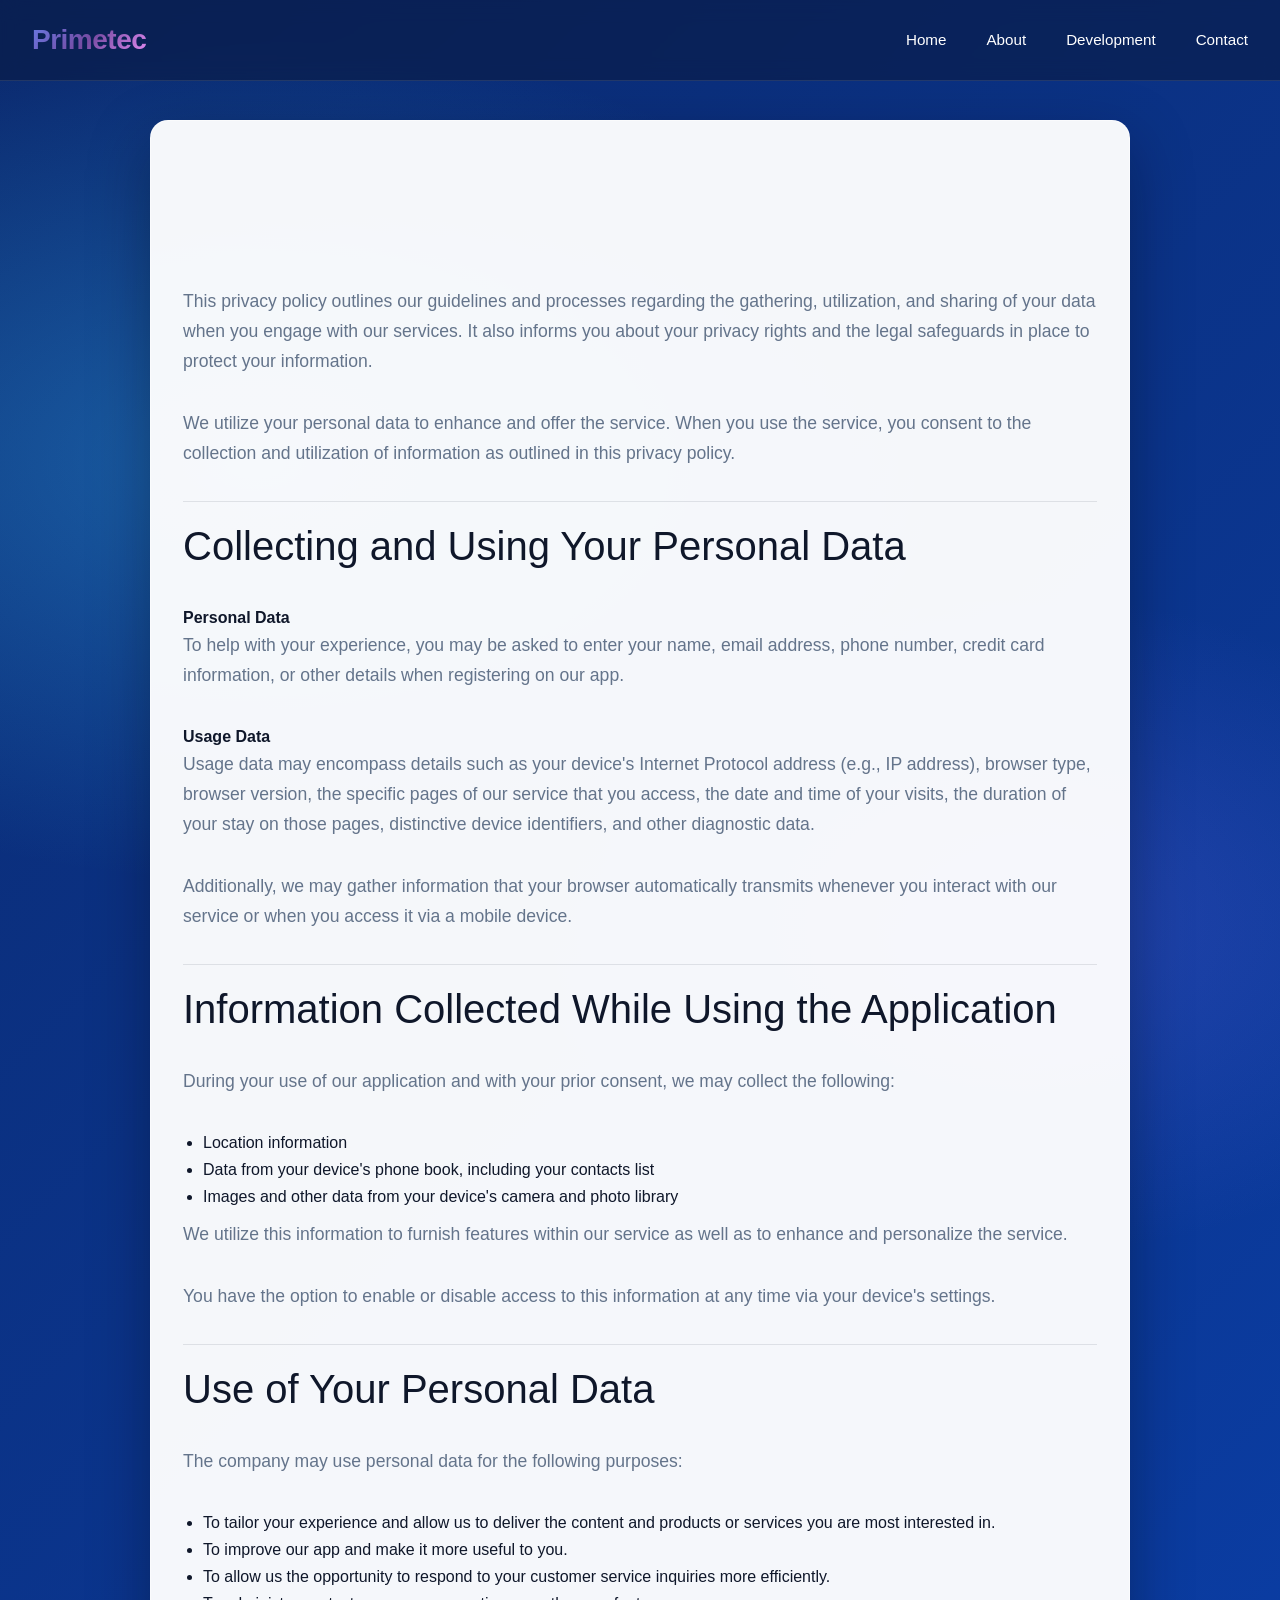
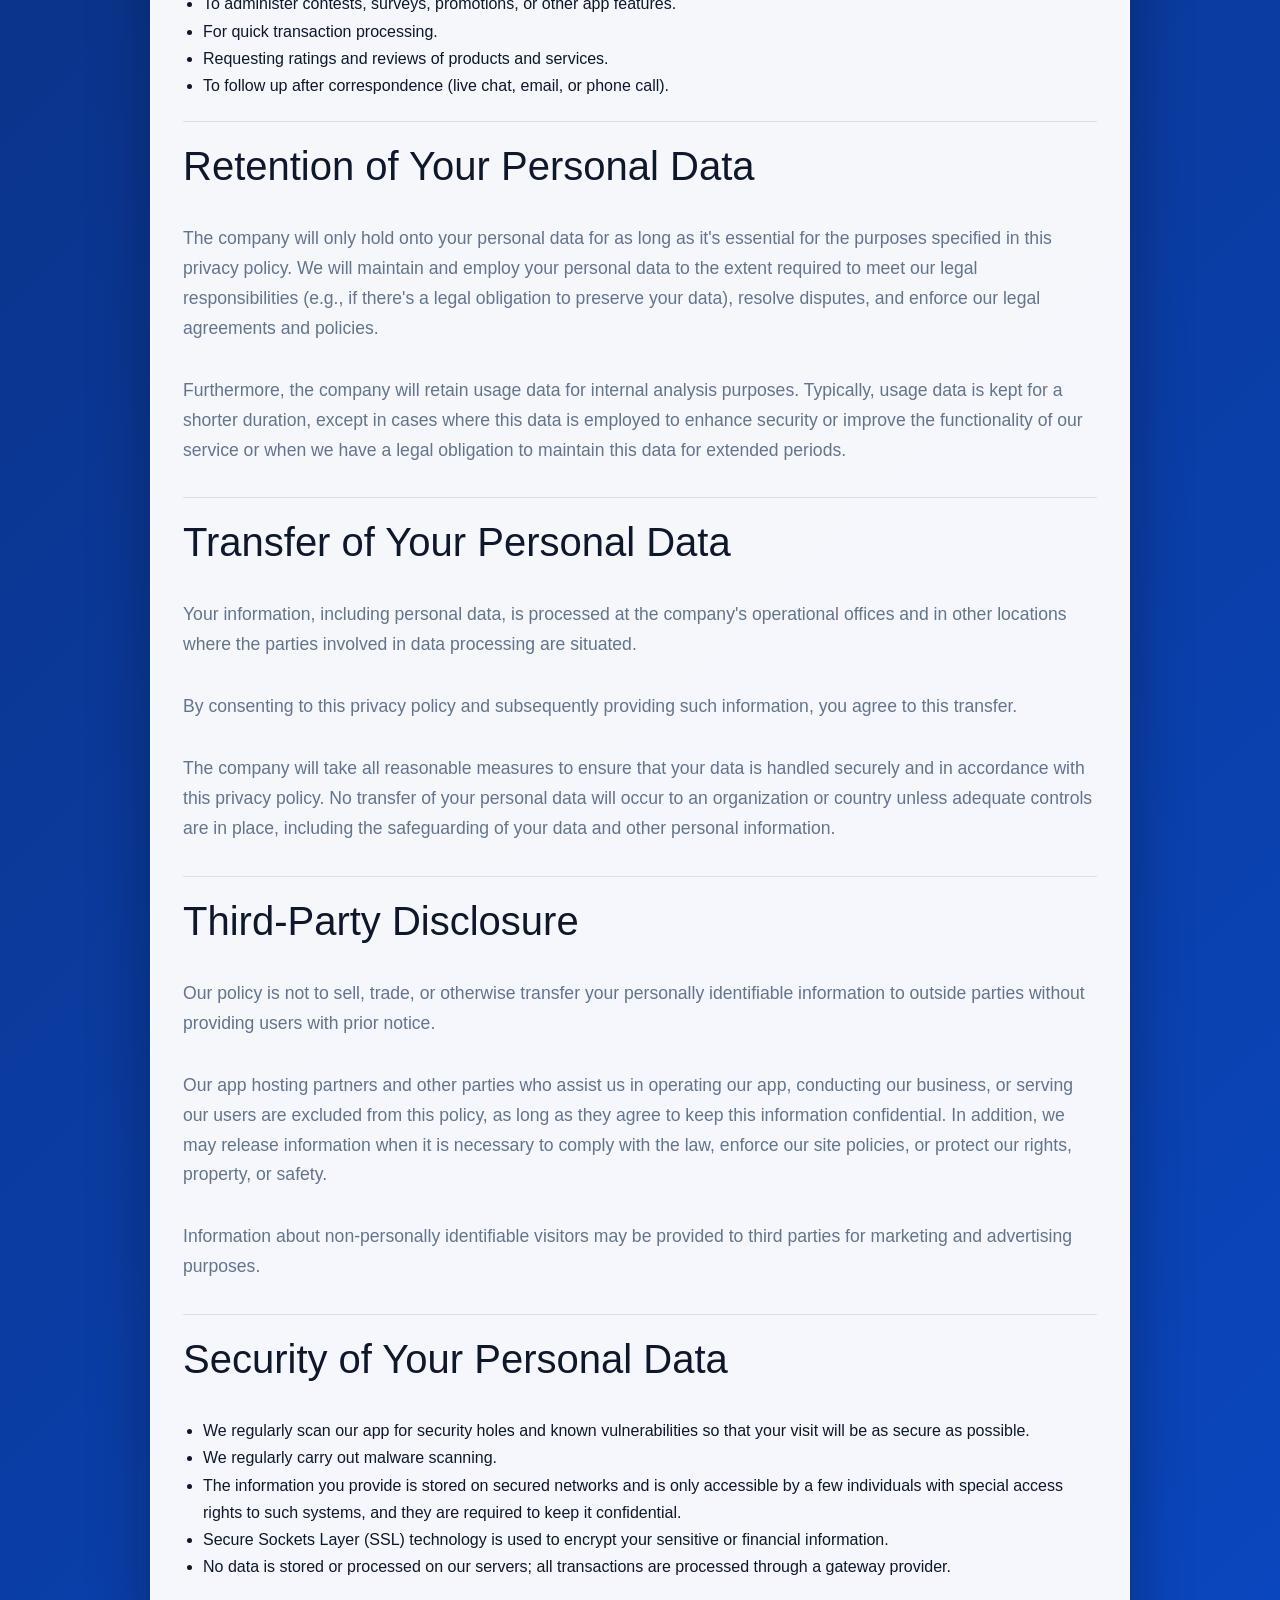
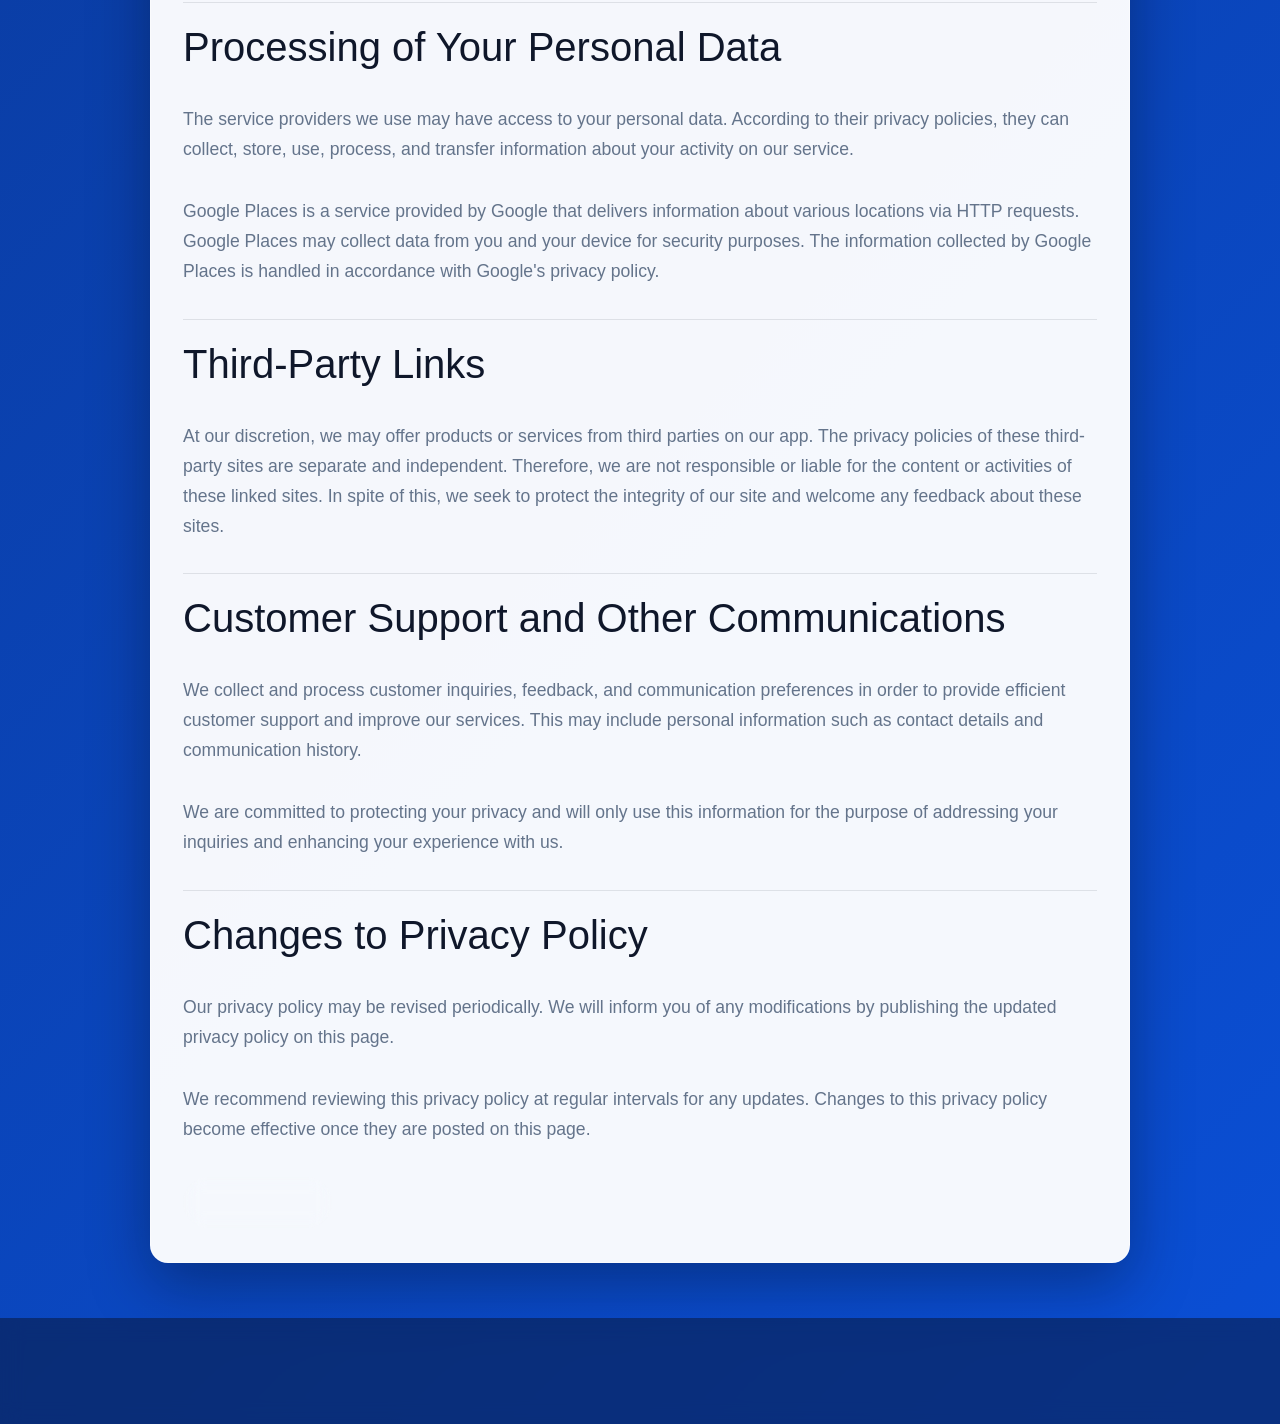
==== privacy-policy.html @ 4fddcf89 "Add files via upload" ====
<!DOCTYPE html>
<html lang="en">
<head>
    <meta charset="UTF-8">
    <meta name="viewport" content="width=device-width, initial-scale=1.0">
    <title>Privacy Policy | Primetec</title>
    <link href="templatemo-personal-style.css" rel="stylesheet">
    <style>
        :root{
            --pp-blue-1:#0b2a6f;
            --pp-blue-2:#0a4fd6;
            --pp-card:#ffffff;
            --pp-text:#0f172a;
            --pp-muted:#475569;
            --pp-accent:#38bdf8;
        }
        body{
            background: radial-gradient(1200px 700px at 20% 10%, rgba(56,189,248,.35), rgba(0,0,0,0) 60%),
                        radial-gradient(900px 600px at 80% 20%, rgba(99,102,241,.28), rgba(0,0,0,0) 55%),
                        linear-gradient(135deg, var(--pp-blue-1), var(--pp-blue-2));
            color: var(--pp-text);
            min-height: 100vh;
        }
        /* Make the existing template navbar play nicely on a dark background */
        #navbar{
            background: rgba(10, 24, 60, .55);
            backdrop-filter: blur(10px);
            border-bottom: 1px solid rgba(255,255,255,.10);
        }
        #navbar .logo,
        #navbar a{
            color: #ffffff;
        }
        #navbar a:hover{
            color: var(--pp-accent);
        }
        .pp-wrap{
            padding: 120px 0 56px;
        }
        .pp-card{
            max-width: 980px;
            margin: 0 auto;
            background: rgba(255,255,255,.96);
            border: 1px solid rgba(255,255,255,.55);
            border-radius: 18px;
            padding: 34px 32px;
            box-shadow: 0 22px 60px rgba(2, 8, 23, .35);
        }
        .pp-card .section-title{
            margin-bottom: 10px;
        }
        .pp-updated{
            margin-top: 0;
            color: var(--pp-muted);
        }
        .pp-card h3{
            margin-top: 22px;
            padding-top: 18px;
            border-top: 1px solid rgba(15, 23, 42, .10);
        }
        .pp-card h4{
            margin-top: 14px;
        }
        .pp-card p,
        .pp-card li{
            line-height: 1.7;
        }
        .pp-card ul{
            margin: 10px 0 10px 20px;
        }
        .pp-actions{
            margin-top: 26px;
        }
        .pp-actions .cta-button{
            display: inline-block;
            background: linear-gradient(135deg, #1d4ed8, #38bdf8);
            color: #ffffff;
            border-radius: 999px;
            padding: 12px 18px;
            text-decoration: none;
            box-shadow: 0 10px 25px rgba(29,78,216,.35);
        }
        .pp-actions .cta-button:hover{
            filter: brightness(1.05);
        }
        .footer{
            background: rgba(10, 24, 60, .55);
            backdrop-filter: blur(10px);
            border-top: 1px solid rgba(255,255,255,.10);
        }
        .footer, .footer a, .footer p{
            color:#ffffff;
        }
        .footer a:hover{
            color: var(--pp-accent);
        }
        @media (max-width: 640px){
            .pp-card{ padding: 24px 18px; border-radius: 14px; }
        }
    </style>
</head>
<body>
    <!-- Navigation -->
    <nav id="navbar">
        <div class="nav-container">
            <div class="logo">Primetec</div>
            <ul class="nav-links">
                <li><a href="index.html#home">Home</a></li>
                <li><a href="index.html#about">About</a></li>
                <li><a href="index.html#portfolio">Development</a></li>
                <li><a href="index.html#contact">Contact</a></li>
            </ul>
        </div>
    </nav>

    <section class="pp-wrap">
        <div class="container">
            <div class="pp-card">
                <h1 class="section-title fade-in">Privacy Policy</h1>
                <p class="pp-updated fade-in"><strong>Last updated:</strong> May 1, 2026</p>

                <div class="about-text">
                <p>This privacy policy outlines our guidelines and processes regarding the gathering, utilization, and sharing of your data when you engage with our services. It also informs you about your privacy rights and the legal safeguards in place to protect your information.</p>
                <p>We utilize your personal data to enhance and offer the service. When you use the service, you consent to the collection and utilization of information as outlined in this privacy policy.</p>

                <h3>Collecting and Using Your Personal Data</h3>

                <h4>Personal Data</h4>
                <p>To help with your experience, you may be asked to enter your name, email address, phone number, credit card information, or other details when registering on our app.</p>

                <h4>Usage Data</h4>
                <p>Usage data may encompass details such as your device's Internet Protocol address (e.g., IP address), browser type, browser version, the specific pages of our service that you access, the date and time of your visits, the duration of your stay on those pages, distinctive device identifiers, and other diagnostic data.</p>
                <p>Additionally, we may gather information that your browser automatically transmits whenever you interact with our service or when you access it via a mobile device.</p>

                <h3>Information Collected While Using the Application</h3>
                <p>During your use of our application and with your prior consent, we may collect the following:</p>
                <ul>
                    <li>Location information</li>
                    <li>Data from your device's phone book, including your contacts list</li>
                    <li>Images and other data from your device's camera and photo library</li>
                </ul>
                <p>We utilize this information to furnish features within our service as well as to enhance and personalize the service.</p>
                <p>You have the option to enable or disable access to this information at any time via your device's settings.</p>

                <h3>Use of Your Personal Data</h3>
                <p>The company may use personal data for the following purposes:</p>
                <ul>
                    <li>To tailor your experience and allow us to deliver the content and products or services you are most interested in.</li>
                    <li>To improve our app and make it more useful to you.</li>
                    <li>To allow us the opportunity to respond to your customer service inquiries more efficiently.</li>
                    <li>To administer contests, surveys, promotions, or other app features.</li>
                    <li>For quick transaction processing.</li>
                    <li>Requesting ratings and reviews of products and services.</li>
                    <li>To follow up after correspondence (live chat, email, or phone call).</li>
                </ul>

                <h3>Retention of Your Personal Data</h3>
                <p>The company will only hold onto your personal data for as long as it's essential for the purposes specified in this privacy policy. We will maintain and employ your personal data to the extent required to meet our legal responsibilities (e.g., if there's a legal obligation to preserve your data), resolve disputes, and enforce our legal agreements and policies.</p>
                <p>Furthermore, the company will retain usage data for internal analysis purposes. Typically, usage data is kept for a shorter duration, except in cases where this data is employed to enhance security or improve the functionality of our service or when we have a legal obligation to maintain this data for extended periods.</p>

                <h3>Transfer of Your Personal Data</h3>
                <p>Your information, including personal data, is processed at the company's operational offices and in other locations where the parties involved in data processing are situated.</p>
                <p>By consenting to this privacy policy and subsequently providing such information, you agree to this transfer.</p>
                <p>The company will take all reasonable measures to ensure that your data is handled securely and in accordance with this privacy policy. No transfer of your personal data will occur to an organization or country unless adequate controls are in place, including the safeguarding of your data and other personal information.</p>

                <h3>Third-Party Disclosure</h3>
                <p>Our policy is not to sell, trade, or otherwise transfer your personally identifiable information to outside parties without providing users with prior notice.</p>
                <p>Our app hosting partners and other parties who assist us in operating our app, conducting our business, or serving our users are excluded from this policy, as long as they agree to keep this information confidential. In addition, we may release information when it is necessary to comply with the law, enforce our site policies, or protect our rights, property, or safety.</p>
                <p>Information about non-personally identifiable visitors may be provided to third parties for marketing and advertising purposes.</p>

                <h3>Security of Your Personal Data</h3>
                <ul>
                    <li>We regularly scan our app for security holes and known vulnerabilities so that your visit will be as secure as possible.</li>
                    <li>We regularly carry out malware scanning.</li>
                    <li>The information you provide is stored on secured networks and is only accessible by a few individuals with special access rights to such systems, and they are required to keep it confidential.</li>
                    <li>Secure Sockets Layer (SSL) technology is used to encrypt your sensitive or financial information.</li>
                    <li>No data is stored or processed on our servers; all transactions are processed through a gateway provider.</li>
                </ul>

                <h3>Processing of Your Personal Data</h3>
                <p>The service providers we use may have access to your personal data. According to their privacy policies, they can collect, store, use, process, and transfer information about your activity on our service.</p>
                <p>Google Places is a service provided by Google that delivers information about various locations via HTTP requests. Google Places may collect data from you and your device for security purposes. The information collected by Google Places is handled in accordance with Google's privacy policy.</p>

                <h3>Third-Party Links</h3>
                <p>At our discretion, we may offer products or services from third parties on our app. The privacy policies of these third-party sites are separate and independent. Therefore, we are not responsible or liable for the content or activities of these linked sites. In spite of this, we seek to protect the integrity of our site and welcome any feedback about these sites.</p>

                <h3>Customer Support and Other Communications</h3>
                <p>We collect and process customer inquiries, feedback, and communication preferences in order to provide efficient customer support and improve our services. This may include personal information such as contact details and communication history.</p>
                <p>We are committed to protecting your privacy and will only use this information for the purpose of addressing your inquiries and enhancing your experience with us.</p>

                <h3>Changes to Privacy Policy</h3>
                <p>Our privacy policy may be revised periodically. We will inform you of any modifications by publishing the updated privacy policy on this page.</p>
                <p>We recommend reviewing this privacy policy at regular intervals for any updates. Changes to this privacy policy become effective once they are posted on this page.</p>

                <div class="pp-actions">
                    <a href="index.html" class="cta-button">Back to Home</a>
                </div>
                </div>
            </div>
        </div>
    </section>

    <!-- Footer -->
    <footer class="footer">
        <div class="container">
            <div class="footer-content">
                <div class="footer-left">
                    <p>&copy; 2026 Primetec All rights reserved.</p>
                </div>
                <div class="footer-right">
                    <a href="privacy-policy.html">Privacy Policy</a>
                    <a href="index.html#contact">Contact</a>
                </div>
            </div>
        </div>
    </footer>
</body>
</html>
---- templatemo-personal-style.css ----
/*

TemplateMo 593 personal shape

https://templatemo.com/tm-593-personal-shape

*/

@charset "utf-8";
/* CSS Document */

        * {
            margin: 0;
            padding: 0;
            box-sizing: border-box;
        }

        /* Footer */
        .footer {
            background: linear-gradient(135deg, #0f172a 0%, #1e293b 50%, #312e81 100%);
            color: var(--text-light);
            padding: 3rem 0 2rem;
            border-top: 1px solid rgba(255, 255, 255, 0.1);
            position: relative;
            overflow: hidden;
        }

        .footer::before {
            content: '';
            position: absolute;
            top: 0;
            left: 0;
            right: 0;
            bottom: 0;
            background: url('data:image/svg+xml,<svg xmlns="http://www.w3.org/2000/svg" viewBox="0 0 100 100"><defs><pattern id="footer-grid" width="12" height="12" patternUnits="userSpaceOnUse"><path d="M 12 0 L 0 0 0 12" fill="none" stroke="rgba(255,255,255,0.05)" stroke-width="0.5"/></pattern></defs><rect width="100" height="100" fill="url(%23footer-grid)"/></svg>');
            opacity: 0.4;
        }

        .footer::after {
            content: '';
            position: absolute;
            top: 0;
            left: 0;
            right: 0;
            bottom: 0;
            background: radial-gradient(circle at 20% 80%, rgba(99, 102, 241, 0.1) 0%, transparent 50%),
                        radial-gradient(circle at 80% 20%, rgba(139, 92, 246, 0.08) 0%, transparent 50%);
        }

        .footer-content {
            display: flex;
            justify-content: space-between;
            align-items: center;
            flex-wrap: wrap;
            gap: 1rem;
            position: relative;
            z-index: 2;
        }

        .footer-left p {
            color: rgba(255, 255, 255, 0.7);
            font-size: 0.9rem;
            margin: 0;
        }

        .footer-right {
            display: flex;
            gap: 2rem;
            flex-wrap: wrap;
        }

        .footer-right a {
            color: rgba(255, 255, 255, 0.7);
            text-decoration: none;
            font-size: 0.9rem;
            transition: all 0.3s ease;
            position: relative;
        }

        .footer-right a:hover {
            color: var(--text-light);
            transform: translateY(-1px);
        }

        .footer-right a::after {
            content: '';
            position: absolute;
            width: 0;
            height: 1px;
            bottom: -3px;
            left: 0;
            background: var(--primary-color);
            transition: width 0.3s ease;
        }

        .footer-right a:hover::after {
            width: 100%;
        }

        /* Footer Mobile Responsiveness */
        @media (max-width: 768px) {
            .footer-content {
                flex-direction: column;
                text-align: center;
                gap: 1.5rem;
            }

            .footer-right {
                justify-content: center;
                gap: 1.5rem;
            }

            .footer-right a {
                font-size: 0.85rem;
            }
        }

        @media (max-width: 480px) {
            .footer-right {
                flex-direction: column;
                gap: 1rem;
            }
        }

        :root {
            --primary-color: #6366f1;
            --secondary-color: #8b5cf6;
            --accent-color: #f59e0b;
            --accent-pink: #ec4899;
            --accent-cyan: #06b6d4;
            --text-primary: #0f172a;
            --text-secondary: #64748b;
            --text-light: #ffffff;
            --bg-primary: #ffffff;
            --bg-secondary: #f8fafc;
            --bg-dark: #0f172a;
            --bg-card: rgba(255, 255, 255, 0.95);
            --gradient-primary: linear-gradient(135deg, #667eea 0%, #764ba2 100%);
            --gradient-secondary: linear-gradient(135deg, #f093fb 0%, #f5576c 100%);
            --gradient-tertiary: linear-gradient(135deg, #4facfe 0%, #00f2fe 100%);
            --gradient-elegant: linear-gradient(135deg, #667eea 0%, #764ba2 50%, #f093fb 100%);
            --shadow-sm: 0 1px 2px 0 rgba(0, 0, 0, 0.05);
            --shadow-md: 0 4px 6px -1px rgba(0, 0, 0, 0.1), 0 2px 4px -1px rgba(0, 0, 0, 0.06);
            --shadow-lg: 0 10px 15px -3px rgba(0, 0, 0, 0.1), 0 4px 6px -2px rgba(0, 0, 0, 0.05);
            --shadow-xl: 0 20px 25px -5px rgba(0, 0, 0, 0.1), 0 10px 10px -5px rgba(0, 0, 0, 0.04);
            --shadow-2xl: 0 25px 50px -12px rgba(0, 0, 0, 0.25);
            --glass: rgba(255, 255, 255, 0.15);
            --glass-border: rgba(255, 255, 255, 0.2);
        }

        body {
            font-family: 'Segoe UI', 'Roboto', 'Helvetica Neue', 'Arial', sans-serif;
            line-height: 1.7;
            color: var(--text-primary);
            scroll-behavior: smooth;
            overflow-x: hidden;
            background: var(--bg-primary);
        }

        /* Navigation */
        nav {
            position: fixed;
            top: 0;
            width: 100%;
            background: rgba(255, 255, 255, 0.95);
            backdrop-filter: blur(20px);
            z-index: 1000;
            padding: 1rem 0;
            transition: all 0.4s cubic-bezier(0.4, 0, 0.2, 1);
            border-bottom: 1px solid rgba(255, 255, 255, 0.1);
        }

        nav.scrolled {
            background: rgba(255, 255, 255, 0.98);
            box-shadow: var(--shadow-lg);
            padding: 0.75rem 0;
        }

        .nav-container {
            max-width: 1400px;
            margin: 0 auto;
            padding: 0 2rem;
            display: flex;
            justify-content: space-between;
            align-items: center;
        }

        .logo {
            font-family: 'Segoe UI', 'Roboto', 'Helvetica Neue', 'Arial', sans-serif;
            font-size: 1.75rem;
            font-weight: 700;
            background: var(--gradient-elegant);
            -webkit-background-clip: text;
            background-clip: text;
            -webkit-text-fill-color: transparent;
            letter-spacing: -0.5px;
        }

        .nav-links {
            display: flex;
            list-style: none;
            gap: 2.5rem;
            align-items: center;
        }

        .nav-links a {
            text-decoration: none;
            color: var(--text-primary);
            font-weight: 500;
            font-size: 0.95rem;
            transition: all 0.3s cubic-bezier(0.4, 0, 0.2, 1);
            position: relative;
            padding: 0.5rem 0;
        }

        .nav-links a:hover {
            color: var(--primary-color);
            transform: translateY(-1px);
        }

        .nav-links a::after {
            content: '';
            position: absolute;
            width: 0;
            height: 2px;
            bottom: 0;
            left: 50%;
            background: var(--gradient-primary);
            transition: all 0.3s cubic-bezier(0.4, 0, 0.2, 1);
            transform: translateX(-50%);
            border-radius: 1px;
        }

        .nav-links a:hover::after {
            width: 100%;
        }

        /* Mobile Menu */
        .mobile-menu-toggle {
            display: none;
            flex-direction: column;
            cursor: pointer;
            padding: 0.5rem;
            z-index: 1001;
        }

        .hamburger {
            width: 25px;
            height: 3px;
            background: var(--text-primary);
            margin: 3px 0;
            transition: all 0.3s ease;
            border-radius: 1px;
        }

        .mobile-menu-toggle.active .hamburger:nth-child(1) {
            transform: rotate(-45deg) translate(-5px, 6px);
        }

        .mobile-menu-toggle.active .hamburger:nth-child(2) {
            opacity: 0;
        }

        .mobile-menu-toggle.active .hamburger:nth-child(3) {
            transform: rotate(45deg) translate(-5px, -6px);
        }

        .mobile-menu {
            position: fixed;
            top: 0;
            right: -100%;
            width: 100%;
            height: 100vh;
            background: rgba(15, 23, 42, 0.98);
            backdrop-filter: blur(20px);
            display: flex;
            flex-direction: column;
            justify-content: center;
            align-items: center;
            transition: right 0.4s cubic-bezier(0.4, 0, 0.2, 1);
            z-index: 999;
        }

        .mobile-menu.active {
            right: 0;
        }

        .mobile-nav-links {
            list-style: none;
            text-align: center;
        }

        .mobile-nav-links li {
            margin: 2rem 0;
            opacity: 0;
            transform: translateY(30px);
            transition: all 0.4s cubic-bezier(0.4, 0, 0.2, 1);
        }

        .mobile-menu.active .mobile-nav-links li {
            opacity: 1;
            transform: translateY(0);
        }

        .mobile-menu.active .mobile-nav-links li:nth-child(1) { transition-delay: 0.1s; }
        .mobile-menu.active .mobile-nav-links li:nth-child(2) { transition-delay: 0.2s; }
        .mobile-menu.active .mobile-nav-links li:nth-child(3) { transition-delay: 0.3s; }
        .mobile-menu.active .mobile-nav-links li:nth-child(4) { transition-delay: 0.4s; }

        .mobile-nav-links a {
            font-family: 'Segoe UI', 'Roboto', 'Helvetica Neue', 'Arial', sans-serif;
            font-size: 2.5rem;
            font-weight: 500;
            color: var(--text-light);
            text-decoration: none;
            transition: all 0.3s ease;
            background: var(--gradient-elegant);
            -webkit-background-clip: text;
            background-clip: text;
            -webkit-text-fill-color: transparent;
        }

        .mobile-nav-links a:hover {
            transform: scale(1.05);
        }

        /* Hero Section */
        .hero {
            height: 100vh;
            display: flex;
            align-items: center;
            justify-content: center;
            background: var(--gradient-elegant);
            position: relative;
            overflow: hidden;
        }

        .hero::before {
            content: '';
            position: absolute;
            top: 0;
            left: 0;
            right: 0;
            bottom: 0;
            background: url('data:image/svg+xml,<svg xmlns="http://www.w3.org/2000/svg" viewBox="0 0 100 100"><defs><pattern id="grid" width="10" height="10" patternUnits="userSpaceOnUse"><path d="M 10 0 L 0 0 0 10" fill="none" stroke="rgba(255,255,255,0.1)" stroke-width="0.5"/></pattern></defs><rect width="100" height="100" fill="url(%23grid)"/></svg>');
            animation: float 25s ease-in-out infinite;
            opacity: 0.7;
        }

        .hero::after {
            content: '';
            position: absolute;
            top: 0;
            left: 0;
            right: 0;
            bottom: 0;
            background: radial-gradient(circle at 20% 80%, rgba(255, 255, 255, 0.1) 0%, transparent 50%),
                        radial-gradient(circle at 80% 20%, rgba(255, 255, 255, 0.1) 0%, transparent 50%);
            animation: pulse 4s ease-in-out infinite alternate;
        }

        /* Floating Shapes */
        .floating-shapes {
            position: absolute;
            top: 0;
            left: 0;
            width: 100%;
            height: 100%;
            pointer-events: none;
            z-index: 1;
        }

        .shape {
            position: absolute;
            background: rgba(255, 255, 255, 0.1);
            border-radius: 50%;
        }

        .shape-1 {
            width: 80px;
            height: 80px;
            top: 20%;
            left: 10%;
            animation: floatShape1 20s ease-in-out infinite;
        }

        .shape-2 {
            width: 120px;
            height: 120px;
            top: 60%;
            right: 15%;
            background: rgba(255, 255, 255, 0.08);
            animation: floatShape2 25s ease-in-out infinite reverse;
        }

        .shape-3 {
            width: 60px;
            height: 60px;
            top: 30%;
            right: 25%;
            background: rgba(255, 255, 255, 0.12);
            animation: floatShape3 18s ease-in-out infinite;
        }

        .shape-4 {
            width: 100px;
            height: 100px;
            bottom: 25%;
            left: 20%;
            background: rgba(255, 255, 255, 0.06);
            border-radius: 20px;
            animation: floatShape4 22s ease-in-out infinite;
        }

        .shape-5 {
            width: 40px;
            height: 40px;
            top: 15%;
            right: 40%;
            background: rgba(255, 255, 255, 0.15);
            animation: floatShape5 16s ease-in-out infinite reverse;
        }

        .shape-6 {
            width: 140px;
            height: 140px;
            bottom: 15%;
            right: 10%;
            background: rgba(255, 255, 255, 0.04);
            border-radius: 30px;
            animation: floatShape6 28s ease-in-out infinite;
        }

        @keyframes floatShape1 {
            0%, 100% { transform: translateY(0px) translateX(0px) rotate(0deg); }
            25% { transform: translateY(-30px) translateX(20px) rotate(90deg); }
            50% { transform: translateY(-15px) translateX(-10px) rotate(180deg); }
            75% { transform: translateY(-40px) translateX(15px) rotate(270deg); }
        }

        @keyframes floatShape2 {
            0%, 100% { transform: translateY(0px) translateX(0px) scale(1); }
            33% { transform: translateY(25px) translateX(-20px) scale(1.1); }
            66% { transform: translateY(-20px) translateX(25px) scale(0.9); }
        }

        @keyframes floatShape3 {
            0%, 100% { transform: translateY(0px) translateX(0px) rotate(0deg); }
            50% { transform: translateY(-25px) translateX(-30px) rotate(180deg); }
        }

        @keyframes floatShape4 {
            0%, 100% { transform: translateY(0px) translateX(0px) rotate(0deg); }
            25% { transform: translateY(20px) translateX(-15px) rotate(45deg); }
            50% { transform: translateY(-10px) translateX(30px) rotate(90deg); }
            75% { transform: translateY(15px) translateX(-20px) rotate(135deg); }
        }

        @keyframes floatShape5 {
            0%, 100% { transform: translateY(0px) translateX(0px) scale(1); }
            50% { transform: translateY(-35px) translateX(20px) scale(1.2); }
        }

        @keyframes floatShape6 {
            0%, 100% { transform: translateY(0px) translateX(0px) rotate(0deg); }
            33% { transform: translateY(-15px) translateX(10px) rotate(60deg); }
            66% { transform: translateY(10px) translateX(-25px) rotate(120deg); }
        }

        @keyframes float {
            0%, 100% { transform: translateY(0px) rotate(0deg); }
            50% { transform: translateY(-20px) rotate(1deg); }
        }

        @keyframes pulse {
            0% { opacity: 0.5; }
            100% { opacity: 0.8; }
        }

        .hero-content {
            text-align: center;
            color: var(--text-light);
            z-index: 2;
            position: relative;
            max-width: 900px;
            padding: 0 2rem;
        }

        .hero-subtitle {
            display: inline-flex;
            gap: 10px;
            align-items: center;
            justify-content: center;
            flex-wrap: wrap;
            font-size: 0.95rem;
            font-weight: 500;
            letter-spacing: 0.5px;
            opacity: 0;
            transform: translateY(30px);
            animation: fadeInUp 1s ease 0.2s forwards;
            margin: 0 auto 1.2rem;
            padding: 10px 14px;
            border-radius: 999px;
            background: rgba(255, 255, 255, 0.10);
            border: 1px solid rgba(255, 255, 255, 0.18);
            backdrop-filter: blur(10px);
            -webkit-backdrop-filter: blur(10px);
            color: rgba(255, 255, 255, 0.85);
        }

        .hero-ops-label {
            font-weight: 700;
            color: rgba(255, 255, 255, 0.94);
        }

        .hero-ops-text {
            color: rgba(255, 255, 255, 0.82);
        }

        .hero h1 {
            font-family: 'Segoe UI', 'Roboto', 'Helvetica Neue', 'Arial', sans-serif;
            font-size: 5rem;
            font-weight: 700;
            margin-bottom: 1.5rem;
            opacity: 0;
            transform: translateY(30px);
            animation: fadeInUp 1s ease 0.4s forwards;
            line-height: 1.1;
            letter-spacing: -1px;
        }

        .hero .subtitle {
            font-size: 1.3rem;
            margin-bottom: 3rem;
            opacity: 0;
            transform: translateY(30px);
            animation: fadeInUp 1s ease 0.6s forwards;
            color: rgba(255, 255, 255, 0.9);
            font-weight: 400;
            max-width: 600px;
            margin-left: auto;
            margin-right: auto;
        }

        .cta-button {
            display: inline-block;
            padding: 1.2rem 3rem;
            background: rgba(255, 255, 255, 0.2);
            color: var(--text-light);
            text-decoration: none;
            border-radius: 50px;
            font-weight: 600;
            font-size: 1rem;
            transform: translateY(30px);
            opacity: 0;
            animation: fadeInUp 1s ease 0.8s forwards;
            transition: all 0.4s cubic-bezier(0.4, 0, 0.2, 1);
            border: 2px solid rgba(255, 255, 255, 0.3);
            backdrop-filter: blur(10px);
            letter-spacing: 0.5px;
        }

        .cta-button:hover {
            transform: translateY(-3px);
            background: rgba(255, 255, 255, 0.25);
            box-shadow: 0 20px 40px rgba(0, 0, 0, 0.2);
            border-color: rgba(255, 255, 255, 0.4);
        }

        @keyframes fadeInUp {
            to {
                opacity: 1;
                transform: translateY(0);
            }
        }

        /* Scroll Indicator */
        .scroll-indicator {
            position: absolute;
            bottom: 40px;
            left: 50%;
            transform: translateX(-50%);
            width: 30px;
            height: 50px;
            border: 2px solid rgba(255, 255, 255, 0.6);
            border-radius: 25px;
            cursor: pointer;
            transition: all 0.3s ease;
        }

        .scroll-indicator:hover {
            border-color: rgba(255, 255, 255, 0.9);
        }

        .scroll-indicator::before {
            content: '';
            position: absolute;
            top: 10px;
            left: 50%;
            width: 6px;
            height: 6px;
            background: rgba(255, 255, 255, 0.8);
            border-radius: 50%;
            transform: translateX(-50%);
            animation: scroll 2s infinite;
        }

        @keyframes scroll {
            0% { transform: translateX(-50%) translateY(0); opacity: 1; }
            100% { transform: translateX(-50%) translateY(20px); opacity: 0; }
        }

        /* Section Styles */
        section {
            padding: 8rem 0;
        }

        .container {
            max-width: 1400px;
            margin: 0 auto;
            padding: 0 2rem;
        }

        .section-title {
            text-align: center;
            font-family: 'Segoe UI', 'Roboto', 'Helvetica Neue', 'Arial', sans-serif;
            font-size: 3.5rem;
            font-weight: 600;
            margin-bottom: 4rem;
            background: var(--gradient-elegant);
            -webkit-background-clip: text;
            background-clip: text;
            -webkit-text-fill-color: transparent;
            letter-spacing: -1px;
            position: relative;
        }

        .section-title::after {
            content: '';
            position: absolute;
            width: 60px;
            height: 4px;
            background: var(--gradient-primary);
            bottom: -20px;
            left: 50%;
            transform: translateX(-50%);
            border-radius: 2px;
        }

        /* About Section */
        .about {
            background: var(--bg-secondary);
            position: relative;
        }

        .about::before {
            content: '';
            position: absolute;
            top: 0;
            left: 0;
            right: 0;
            bottom: 0;
            background: radial-gradient(circle at 10% 20%, rgba(99, 102, 241, 0.05) 0%, transparent 50%);
        }

        .about-content {
            display: grid;

            grid-template-columns: 1fr 1.5fr;
            gap: 6rem;
            align-items: center;
            position: relative;
        }

        .about-image {
            width: 100%;
            height: 500px;
            background: url('images/smiling-girl-computer-desktop.jpg') center/cover;
            border-radius: 30px;
            position: relative;
            overflow: hidden;
            box-shadow: var(--shadow-2xl);
            transform: rotate(-2deg);
            transition: transform 0.4s ease;
        }

        .about-image:hover {
            transform: rotate(0deg) scale(1.02);
        }

        .about-image::before {
            content: '';
            position: absolute;
            top: 0;
            left: 0;
            right: 0;
            bottom: 0;
            background: linear-gradient(135deg, rgba(99, 102, 241, 0.3) 0%, rgba(139, 92, 246, 0.2) 100%);
            transition: opacity 0.3s ease;
        }

        .about-image:hover::before {
            opacity: 0.7;
        }

        .about-image::after {

        }

        .about-text h3 {
            font-family: 'Segoe UI', 'Roboto', 'Helvetica Neue', 'Arial', sans-serif;
            font-size: 2.5rem;
            margin-bottom: 2rem;
            color: var(--text-primary);
            font-weight: 500;
            line-height: 1.3;
        }

        .about-text p {
            font-size: 1.1rem;
            color: var(--text-secondary);
            margin-bottom: 2rem;
            line-height: 1.8;
        }

        .skills {
            display: flex;
            gap: 1rem;
            flex-wrap: wrap;
            margin-top: 3rem;
        }

        .skill-tag {
            padding: 0.75rem 1.5rem;
            background: var(--bg-card);
            color: var(--primary-color);
            border-radius: 30px;
            font-size: 0.9rem;
            font-weight: 600;
            border: 1px solid rgba(99, 102, 241, 0.2);
            transition: all 0.3s ease;
            backdrop-filter: blur(10px);
        }

        .skill-tag:hover {
            background: var(--primary-color);
            color: var(--text-light);
            transform: translateY(-2px);
            box-shadow: var(--shadow-lg);
        }

        /* Portfolio Section */
        .portfolio {
            background: var(--bg-primary);
        }

        .portfolio-grid {
            display: grid;
            grid-template-columns: repeat(3, 1fr);
            gap: 3rem;
            margin-top: 2rem;
        }

        .portfolio-item {
            background: var(--bg-card);
            border-radius: 25px;
            overflow: hidden;
            box-shadow: var(--shadow-lg);
            transition: all 0.4s cubic-bezier(0.4, 0, 0.2, 1);
            transform: translateY(20px);
            opacity: 0;
            border: 1px solid rgba(255, 255, 255, 0.2);
            backdrop-filter: blur(10px);
        }

        .portfolio-item.animate {
            transform: translateY(0);
            opacity: 1;
        }

        .portfolio-item:hover {
            transform: translateY(-15px);
            box-shadow: var(--shadow-2xl);
        }

        .portfolio-image {
            width: 100%;
            height: 180px;
            background: var(--gradient-primary);
            position: relative;
            overflow: hidden;
            background-size: cover;
            background-position: center;
        }

        .portfolio-item:nth-child(1) .portfolio-image {
            background-image: url('images/working-business-women.jpg');
        }

        .portfolio-item:nth-child(2) .portfolio-image {
            background-image: url('images/computer-desk-stickers.jpg');
        }

        .portfolio-item:nth-child(3) .portfolio-image {
            background-image: url('images/curved-display-pinky-girl.jpg');
        }

        .portfolio-item:nth-child(4) .portfolio-image {
            background-image: url('images/dashboard-interfaces-transparent-displays.jpg');
        }

        .portfolio-item:nth-child(5) .portfolio-image {
            background-image: url('images/marketing-strategy-women.jpg');
        }

        .portfolio-item:nth-child(6) .portfolio-image {
            background-image: url('images/portfolio-website-girl.jpg');
        }

        .portfolio-image::before {
            content: '';
            position: absolute;
            top: 0;
            left: 0;
            right: 0;
            bottom: 0;
            background: linear-gradient(135deg, rgba(0, 0, 0, 0.3) 0%, rgba(0, 0, 0, 0.1) 100%);
            transition: all 0.3s ease;
        }

        .portfolio-item:hover .portfolio-image::before {
            background: linear-gradient(135deg, rgba(99, 102, 241, 0.4) 0%, rgba(139, 92, 246, 0.3) 100%);
        }

        .portfolio-content {
            padding: 2rem;
        }

        .portfolio-content h4 {
            font-family: 'Segoe UI', 'Roboto', 'Helvetica Neue', 'Arial', sans-serif;
            font-size: 1.5rem;
            margin-bottom: 1rem;
            color: var(--text-primary);
            font-weight: 600;
        }

        .portfolio-content p {
            color: var(--text-secondary);
            margin-bottom: 1.5rem;
            line-height: 1.7;
        }

        .portfolio-tech {
            display: flex;
            gap: 0.75rem;
            flex-wrap: wrap;
        }

        .tech-tag {
            padding: 0.4rem 1rem;
            background: var(--bg-secondary);
            color: var(--text-secondary);
            border-radius: 20px;
            font-size: 0.85rem;
            font-weight: 500;
            transition: all 0.3s ease;
        }

        .tech-tag:hover {
            background: var(--primary-color);
            color: var(--text-light);
        }

        /* Contact Section */
        .contact {
            background: linear-gradient(135deg, #3b4cb8 0%, #4a2c65 50%, #9c35a8 100%);
            color: var(--text-light);
            position: relative;
            overflow: hidden;
        }

        .contact::before {
            content: '';
            position: absolute;
            top: 0;
            left: 0;
            right: 0;
            bottom: 0;
            background: url('data:image/svg+xml,<svg xmlns="http://www.w3.org/2000/svg" viewBox="0 0 100 100"><defs><pattern id="contact-grid" width="8" height="8" patternUnits="userSpaceOnUse"><path d="M 8 0 L 0 0 0 8" fill="none" stroke="rgba(255,255,255,0.08)" stroke-width="0.5"/></pattern></defs><rect width="100" height="100" fill="url(%23contact-grid)"/></svg>');
            animation: contactFloat 30s ease-in-out infinite;
            opacity: 0.6;
        }

        .contact::after {
            content: '';
            position: absolute;
            top: 0;
            left: 0;
            right: 0;
            bottom: 0;
            background: radial-gradient(circle at 25% 75%, rgba(255, 255, 255, 0.08) 0%, transparent 50%),
                        radial-gradient(circle at 75% 25%, rgba(255, 255, 255, 0.06) 0%, transparent 50%),
                        radial-gradient(circle at 50% 50%, rgba(139, 92, 246, 0.1) 0%, transparent 70%);
            animation: contactPulse 6s ease-in-out infinite alternate;
        }

        /* Contact Floating Shapes */
        .contact-floating-shapes {
            position: absolute;
            top: 0;
            left: 0;
            width: 100%;
            height: 100%;
            pointer-events: none;
            z-index: 1;
        }

        .contact-shape {
            position: absolute;
            background: rgba(255, 255, 255, 0.08);
            border-radius: 50%;
        }

        .contact-shape-1 {
            width: 70px;
            height: 70px;
            top: 15%;
            left: 8%;
            animation: contactFloatShape1 24s ease-in-out infinite;
        }

        .contact-shape-2 {
            width: 110px;
            height: 110px;
            top: 65%;
            right: 12%;
            background: rgba(255, 255, 255, 0.06);
            animation: contactFloatShape2 28s ease-in-out infinite reverse;
        }

        .contact-shape-3 {
            width: 55px;
            height: 55px;
            top: 25%;
            right: 30%;
            background: rgba(255, 255, 255, 0.1);
            animation: contactFloatShape3 20s ease-in-out infinite;
        }

        .contact-shape-4 {
            width: 90px;
            height: 90px;
            bottom: 20%;
            left: 18%;
            background: rgba(255, 255, 255, 0.05);
            border-radius: 25px;
            animation: contactFloatShape4 26s ease-in-out infinite;
        }

        .contact-shape-5 {
            width: 35px;
            height: 35px;
            top: 12%;
            right: 45%;
            background: rgba(255, 255, 255, 0.12);
            animation: contactFloatShape5 18s ease-in-out infinite reverse;
        }

        .contact-shape-6 {
            width: 130px;
            height: 130px;
            bottom: 12%;
            right: 8%;
            background: rgba(255, 255, 255, 0.04);
            border-radius: 35px;
            animation: contactFloatShape6 32s ease-in-out infinite;
        }

        @keyframes contactFloatShape1 {
            0%, 100% { transform: translateY(0px) translateX(0px) rotate(0deg); }
            25% { transform: translateY(-25px) translateX(15px) rotate(90deg); }
            50% { transform: translateY(-10px) translateX(-8px) rotate(180deg); }
            75% { transform: translateY(-35px) translateX(12px) rotate(270deg); }
        }

        @keyframes contactFloatShape2 {
            0%, 100% { transform: translateY(0px) translateX(0px) scale(1); }
            33% { transform: translateY(20px) translateX(-15px) scale(1.05); }
            66% { transform: translateY(-15px) translateX(20px) scale(0.95); }
        }

        @keyframes contactFloatShape3 {
            0%, 100% { transform: translateY(0px) translateX(0px) rotate(0deg); }
            50% { transform: translateY(-20px) translateX(-25px) rotate(180deg); }
        }

        @keyframes contactFloatShape4 {
            0%, 100% { transform: translateY(0px) translateX(0px) rotate(0deg); }
            25% { transform: translateY(15px) translateX(-12px) rotate(30deg); }
            50% { transform: translateY(-8px) translateX(25px) rotate(60deg); }
            75% { transform: translateY(12px) translateX(-18px) rotate(90deg); }
        }

        @keyframes contactFloatShape5 {
            0%, 100% { transform: translateY(0px) translateX(0px) scale(1); }
            50% { transform: translateY(-30px) translateX(15px) scale(1.15); }
        }

        @keyframes contactFloatShape6 {
            0%, 100% { transform: translateY(0px) translateX(0px) rotate(0deg); }
            33% { transform: translateY(-12px) translateX(8px) rotate(45deg); }
            66% { transform: translateY(8px) translateX(-20px) rotate(90deg); }
        }

        @keyframes contactFloat {
            0%, 100% { transform: translateY(0px) rotate(0deg); }
            33% { transform: translateY(-15px) rotate(0.5deg); }
            66% { transform: translateY(-10px) rotate(-0.5deg); }
        }

        @keyframes contactPulse {
            0% { opacity: 0.4; }
            100% { opacity: 0.7; }
        }

        .contact-content {
            text-align: center;
            max-width: 700px;
            margin: 0 auto;
            position: relative;
            z-index: 10;
        }

        .contact .section-title {
            color: var(--text-light);
            background: linear-gradient(135deg, #ffffff 0%, #e2e8f0 100%);
            -webkit-background-clip: text;
            background-clip: text;
            -webkit-text-fill-color: transparent;
        }

        .contact-form {
            display: grid;
            gap: 2rem;
            margin-top: 3rem;
        }

        .form-row {
            display: grid;
            grid-template-columns: 1fr 1fr;
            gap: 2rem;
        }

        .form-group {
            display: grid;
            gap: 0.75rem;
            text-align: left;
        }

        .form-group label {
            font-weight: 500;
            color: rgba(255, 255, 255, 0.9);
            font-size: 0.9rem;
        }

        .form-group input,
        .form-group textarea {
            padding: 1.2rem;
            border: 1px solid rgba(255, 255, 255, 0.2);
            border-radius: 15px;
            background: rgba(255, 255, 255, 0.08);
            color: var(--text-light);
            font-family: 'Segoe UI', 'Roboto', 'Helvetica Neue', 'Arial', sans-serif;
            font-size: 1rem;
            font-weight: 400;
            transition: all 0.3s cubic-bezier(0.4, 0, 0.2, 1);
            backdrop-filter: blur(10px);
            resize: vertical;
        }

        .form-group input:focus,
        .form-group textarea:focus {
            outline: none;
            background: rgba(255, 255, 255, 0.12);
            border-color: var(--primary-color);
            box-shadow: 0 0 0 3px rgba(99, 102, 241, 0.1);
        }

        .form-group input::placeholder,
        .form-group textarea::placeholder {
            color: rgba(255, 255, 255, 0.5);
        }

        .submit-btn {
            padding: 1.2rem 3rem;
            background: var(--gradient-primary);
            color: var(--text-light);
            border: none;
            border-radius: 50px;
            font-size: 1rem;
            font-weight: 600;
            cursor: pointer;
            transition: all 0.4s cubic-bezier(0.4, 0, 0.2, 1);
            margin-top: 1rem;
            letter-spacing: 0.5px;
        }

        .submit-btn:hover {
            transform: translateY(-3px);
            box-shadow: 0 20px 40px rgba(99, 102, 241, 0.3);
        }

        /* Animation Classes */
        .fade-in {
            opacity: 0;
            transform: translateY(40px);
            transition: all 0.8s cubic-bezier(0.4, 0, 0.2, 1);
        }

        .fade-in.animate {
            opacity: 1;
            transform: translateY(0);
        }

        .slide-in-left {
            opacity: 0;
            transform: translateX(-60px);
            transition: all 0.8s cubic-bezier(0.4, 0, 0.2, 1);
        }

        .slide-in-left.animate {
            opacity: 1;
            transform: translateX(0);
        }

        .slide-in-right {
            opacity: 0;
            transform: translateX(60px);
            transition: all 0.8s cubic-bezier(0.4, 0, 0.2, 1);
        }

        .slide-in-right.animate {
            opacity: 1;
            transform: translateX(0);
        }

        /* Mobile Responsiveness */
        @media (max-width: 1024px) {
            .portfolio-grid {
                grid-template-columns: repeat(2, 1fr);
                gap: 2rem;
            }

            .about-content {
                grid-template-columns: 1fr;
                gap: 4rem;
            }

            .hero h1 {
                font-size: 4rem;
            }
        }

        @media (max-width: 768px) {
            .nav-links {
                display: none;
            }

            .mobile-menu-toggle {
                display: flex;
            }

            .hero h1 {
                font-size: 3rem;
            }

            .hero .subtitle {
                font-size: 1.1rem;
            }

            .section-title {
                font-size: 2.5rem;
            }

            .portfolio-grid {
                grid-template-columns: 1fr;
            }

            .container {
                padding: 0 1.5rem;
            }

            section {
                padding: 5rem 0;
            }

            .form-row {
                grid-template-columns: 1fr;
                gap: 1.5rem;
            }

            .about-text h3 {
                font-size: 2rem;
            }

            .skills {
                margin-top: 2rem;
            }
        }

        @media (max-width: 480px) {
            .hero h1 {
                font-size: 2.5rem;
            }

            .section-title {
                font-size: 2rem;
            }

            .nav-container {
                padding: 0 1rem;
            }

            .container {
                padding: 0 1rem;
            }
        }

        .section-subtitle {
            margin: 10px auto 0;
            max-width: 900px;
            text-align: center;
            color: rgba(255, 255, 255, 0.75);
            line-height: 1.65;
        }

        /* Capabilities */
        .capabilities {
            position: relative;
            padding: 120px 0;
            background: linear-gradient(135deg, #0b1220 0%, #1b1633 45%, #112238 100%);
        }

        .capabilities-grid {
            margin-top: 40px;
            display: grid;
            grid-template-columns: repeat(3, minmax(0, 1fr));
            gap: 24px;
        }

        .capability-card {
            padding: 28px 26px;
            border-radius: 18px;
            background: rgba(255, 255, 255, 0.06);
            border: 1px solid rgba(255, 255, 255, 0.12);
            box-shadow: 0 18px 50px rgba(0, 0,  0, 0.25);
            transition: transform 0.25s ease, box-shadow 0.25s ease, border-color 0.25s ease;
        }

        .capability-card:hover {
            transform: translateY(-6px);
            border-color: rgba(255, 255, 255, 0.22);
            box-shadow: 0 22px 65px rgba(0, 0, 0, 0.35);
        }

        .capability-card h3 {
            font-size: 1.1rem;
            margin-bottom: 14px;
            color: #fff;
        }

        .capability-card ul {
            margin: 0;
            padding-left: 18px;
            color: rgba(255, 255, 255, 0.82);
            line-height: 1.75;
        }

        .capability-card li {
            margin: 6px 0;
        }

        @media (max-width: 980px) {
            .capabilities-grid {
                grid-template-columns: 1fr;
            }
        }

        /* ---------- Visual polish overrides (Neat + colorful) ---------- */
        :root {
            --accent-1: #7c3aed; /* purple */
            --accent-2: #06b6d4; /* cyan */
            --accent-3: #22c55e; /* green */
            --panel: rgba(255, 255, 255, 0.08);
            --panel-border: rgba(255, 255, 255, 0.14);
        }

        .section-title {
            text-shadow: 0 12px 40px rgba(0, 0, 0, 0.35);
        }

        .cta-button {
            background: linear-gradient(135deg, var(--accent-1), var(--accent-2));
            border: 0;
            box-shadow: 0 18px 60px rgba(6, 182, 212, 0.22);
        }

        .cta-button:hover {
            filter: brightness(1.05);
            transform: translateY(-2px);
        }

        /* Capabilities section: brighter + more contrast */
        .capabilities {
            overflow: hidden;
        }

        .capabilities::before {
            content: "";
            position: absolute;
            inset: -120px -120px auto -120px;
            height: 420px;
            background:
                radial-gradient(closest-side, rgba(124, 58, 237, 0.30), transparent 70%),
                radial-gradient(closest-side, rgba(6, 182, 212, 0.26), transparent 72%);
            filter: blur(10px);
            pointer-events: none;
        }

        .capabilities::after {
            content: "";
            position: absolute;
            right: -140px;
            bottom: -140px;
            width: 420px;
            height: 420px;
            background: radial-gradient(circle, rgba(34, 197, 94, 0.18), transparent 60%);
            filter: blur(8px);
            pointer-events: none;
        }

        .capabilities .section-subtitle {
            color: rgba(255, 255, 255, 0.82);
        }

        .capabilities .section-title {
            color: rgba(255, 255, 255, 0.96);
        }

        .capability-card {
            position: relative;
            background: linear-gradient(180deg, rgba(255, 255, 255, 0.10), rgba(255, 255, 255, 0.05));
            border: 1px solid var(--panel-border);
        }

        .capability-card::before {
            content: "";
            position: absolute;
            top: 12px;
            left: 12px;
            right: 12px;
            height: 3px;
            border-radius: 999px;
            background: linear-gradient(90deg, var(--accent-1), var(--accent-2), var(--accent-3));
            opacity: 0.9;
        }

        .capability-card h3 {
            margin-top: 10px;
        }

        .capability-card ul {
            color: rgba(255, 255, 255, 0.88);
        }

        /* Portfolio cards: make them match the new style */
        .portfolio {
            background: linear-gradient(135deg, #0b1220 0%, #1b1633 45%, #112238 100%);
        }

        .portfolio .section-title {
            color: rgba(255, 255, 255, 0.96);
        }

        .portfolio-grid {
            gap: 24px;
        }

        .portfolio-item {
            border-radius: 18px;
            background: var(--panel);
            border: 1px solid var(--panel-border);
            overflow: hidden;
            box-shadow: 0 18px 55px rgba(0, 0, 0, 0.28);
            transition: transform 0.25s ease, box-shadow 0.25s ease, border-color 0.25s ease;
        }

        .portfolio-item:hover {
            transform: translateY(-6px);
            border-color: rgba(255, 255, 255, 0.24);
            box-shadow: 0 24px 75px rgba(0, 0, 0, 0.36);
        }

        .portfolio-content h4 {
            color: rgba(255, 255, 255, 0.96);
        }

        .portfolio-content p {
            color: rgba(255, 255, 255, 0.84);
            line-height: 1.75;
        }

        .portfolio-content {
            color: rgba(255, 255, 255, 0.9);
        }
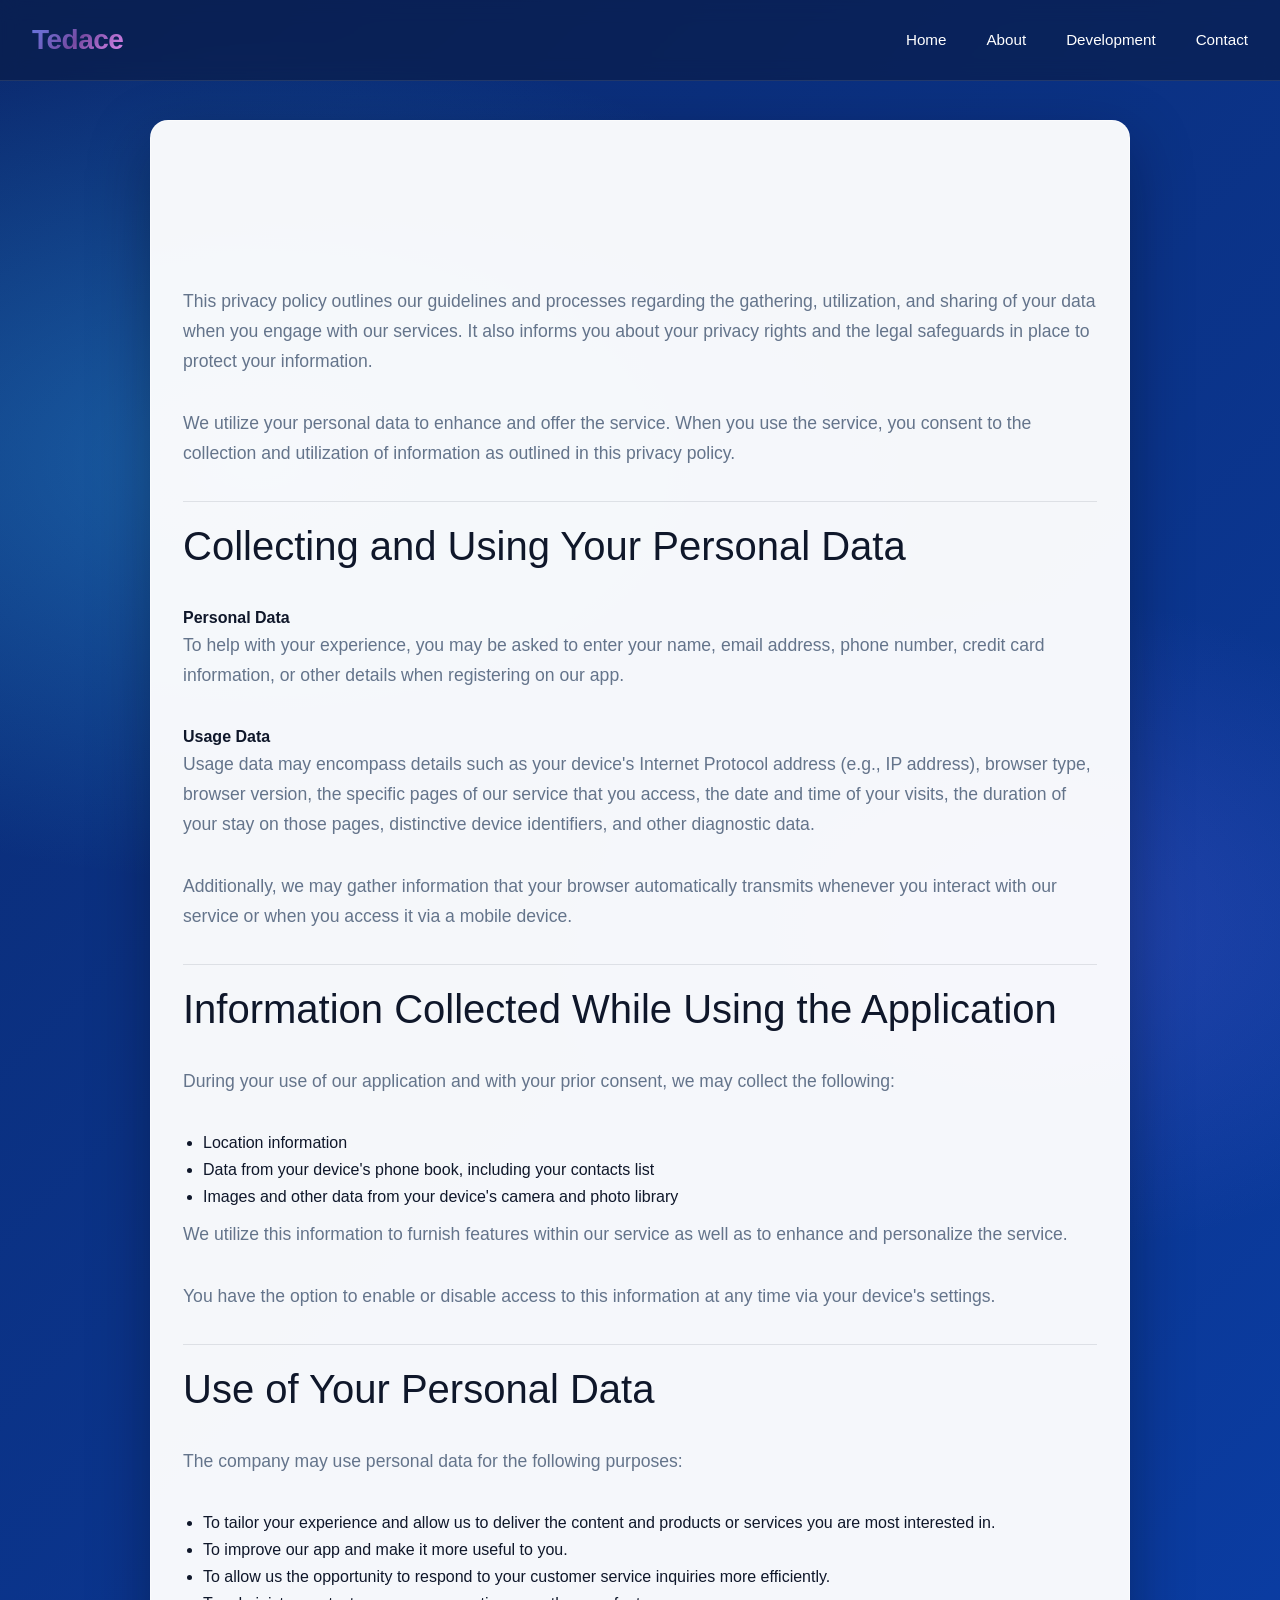
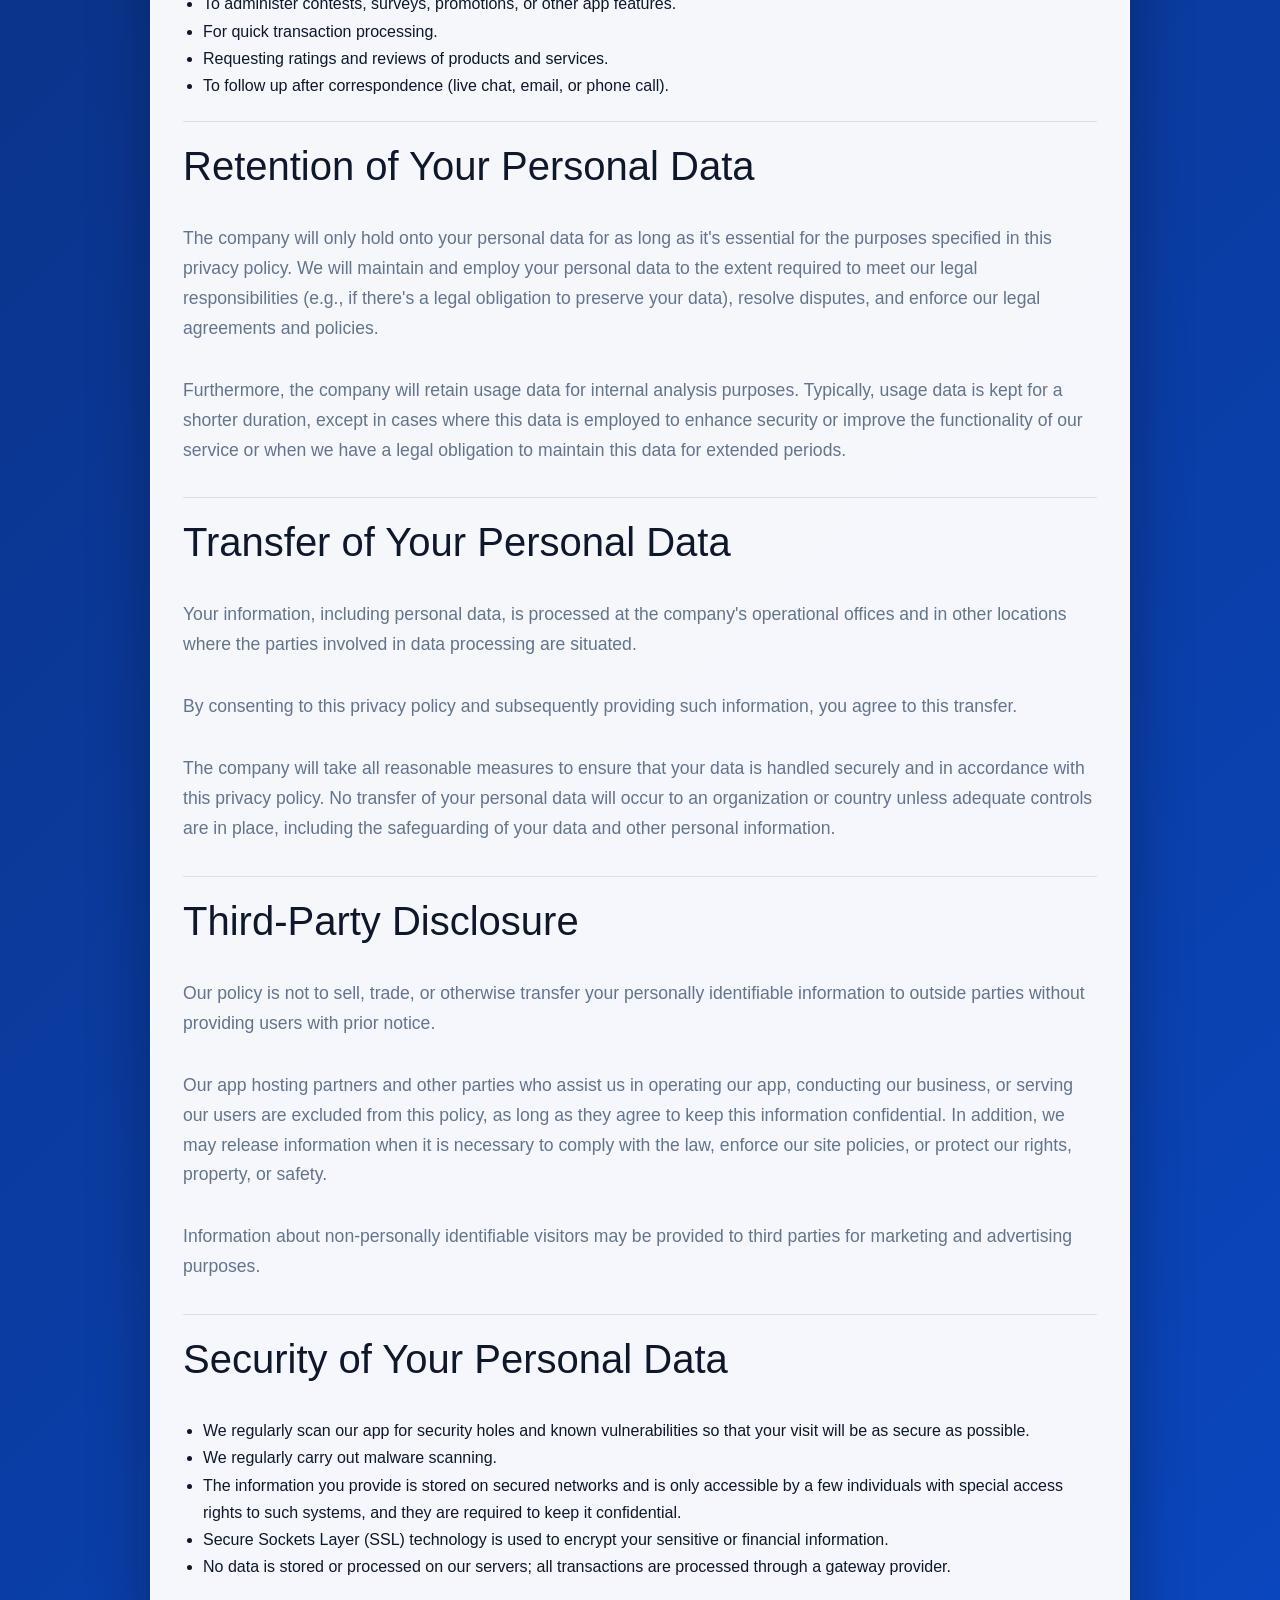
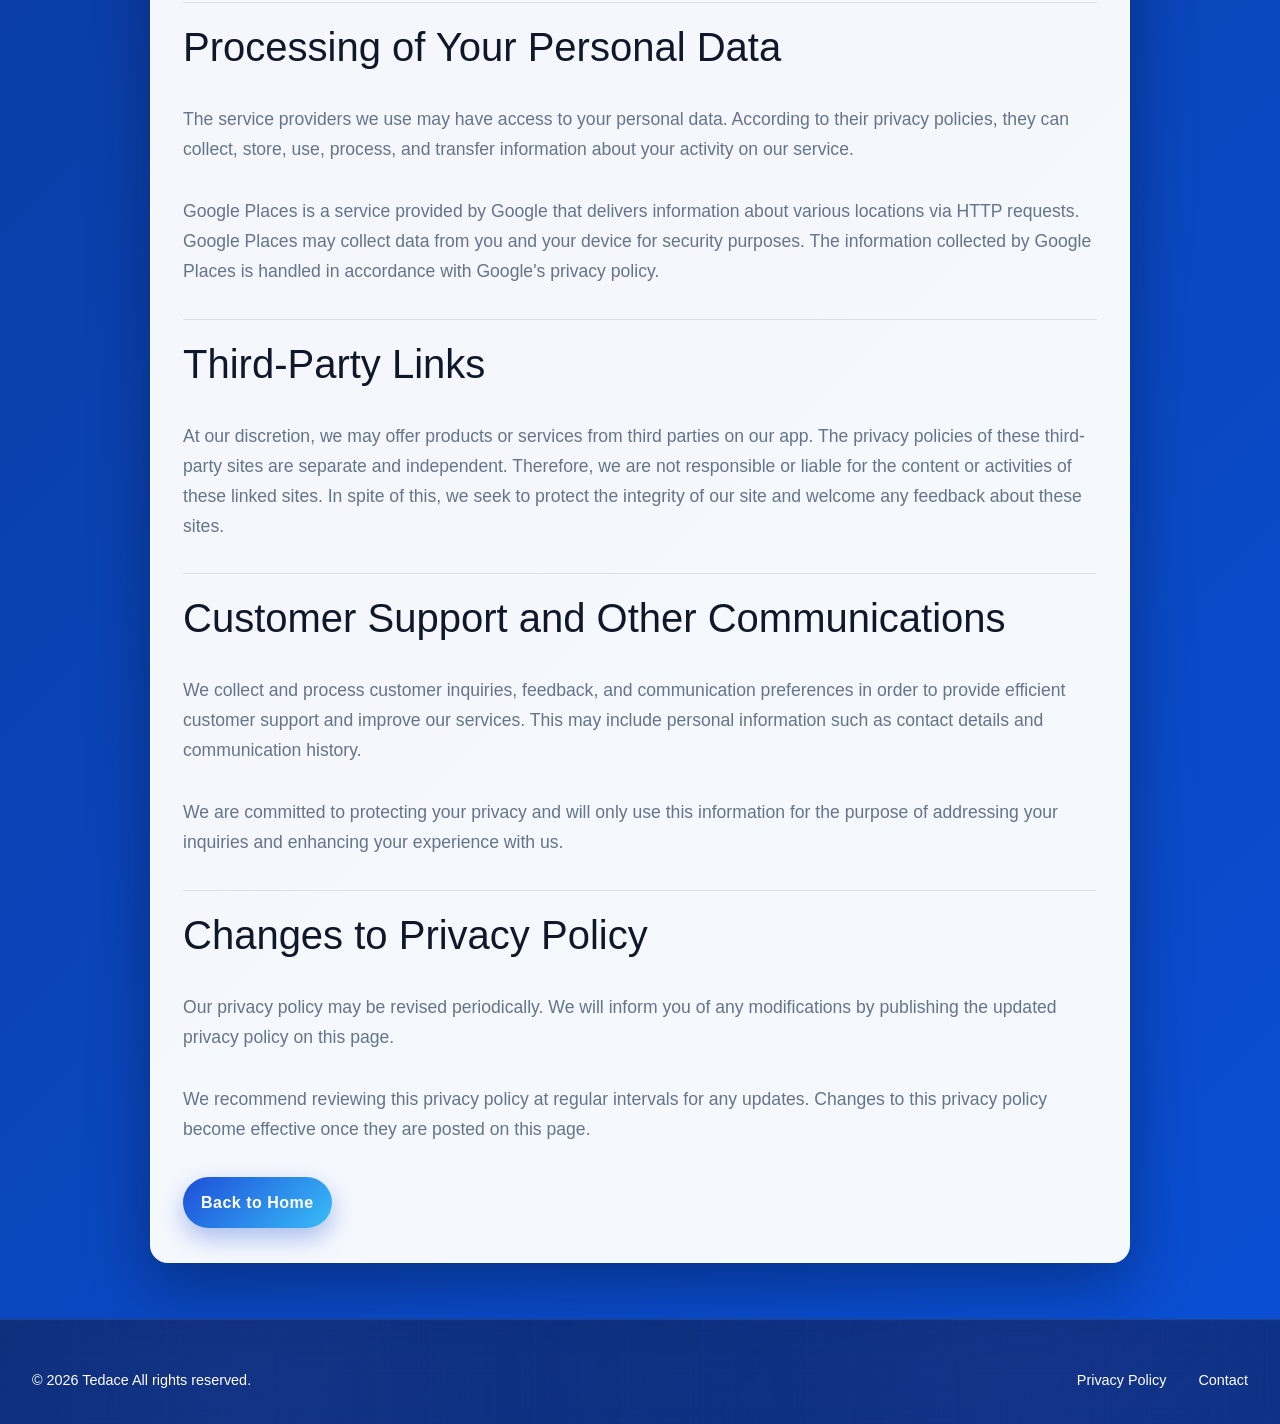
==== commit 039a6cde: "Update branding from Primetec to Tedace" ====
--- a/privacy-policy.html
+++ b/privacy-policy.html
@@ -3,7 +3,7 @@
 <head>
     <meta charset="UTF-8">
     <meta name="viewport" content="width=device-width, initial-scale=1.0">
-    <title>Privacy Policy | Primetec</title>
+    <title>Privacy Policy | Tedace</title>
     <link href="templatemo-personal-style.css" rel="stylesheet">
     <style>
         :root{
@@ -103,7 +103,7 @@
     <!-- Navigation -->
     <nav id="navbar">
         <div class="nav-container">
-            <div class="logo">Primetec</div>
+            <div class="logo">Tedace</div>
             <ul class="nav-links">
                 <li><a href="index.html#home">Home</a></li>
                 <li><a href="index.html#about">About</a></li>
@@ -205,7 +205,7 @@
         <div class="container">
             <div class="footer-content">
                 <div class="footer-left">
-                    <p>&copy; 2026 Primetec All rights reserved.</p>
+                    <p>&copy; 2026 Tedace All rights reserved.</p>
                 </div>
                 <div class="footer-right">
                     <a href="privacy-policy.html">Privacy Policy</a>
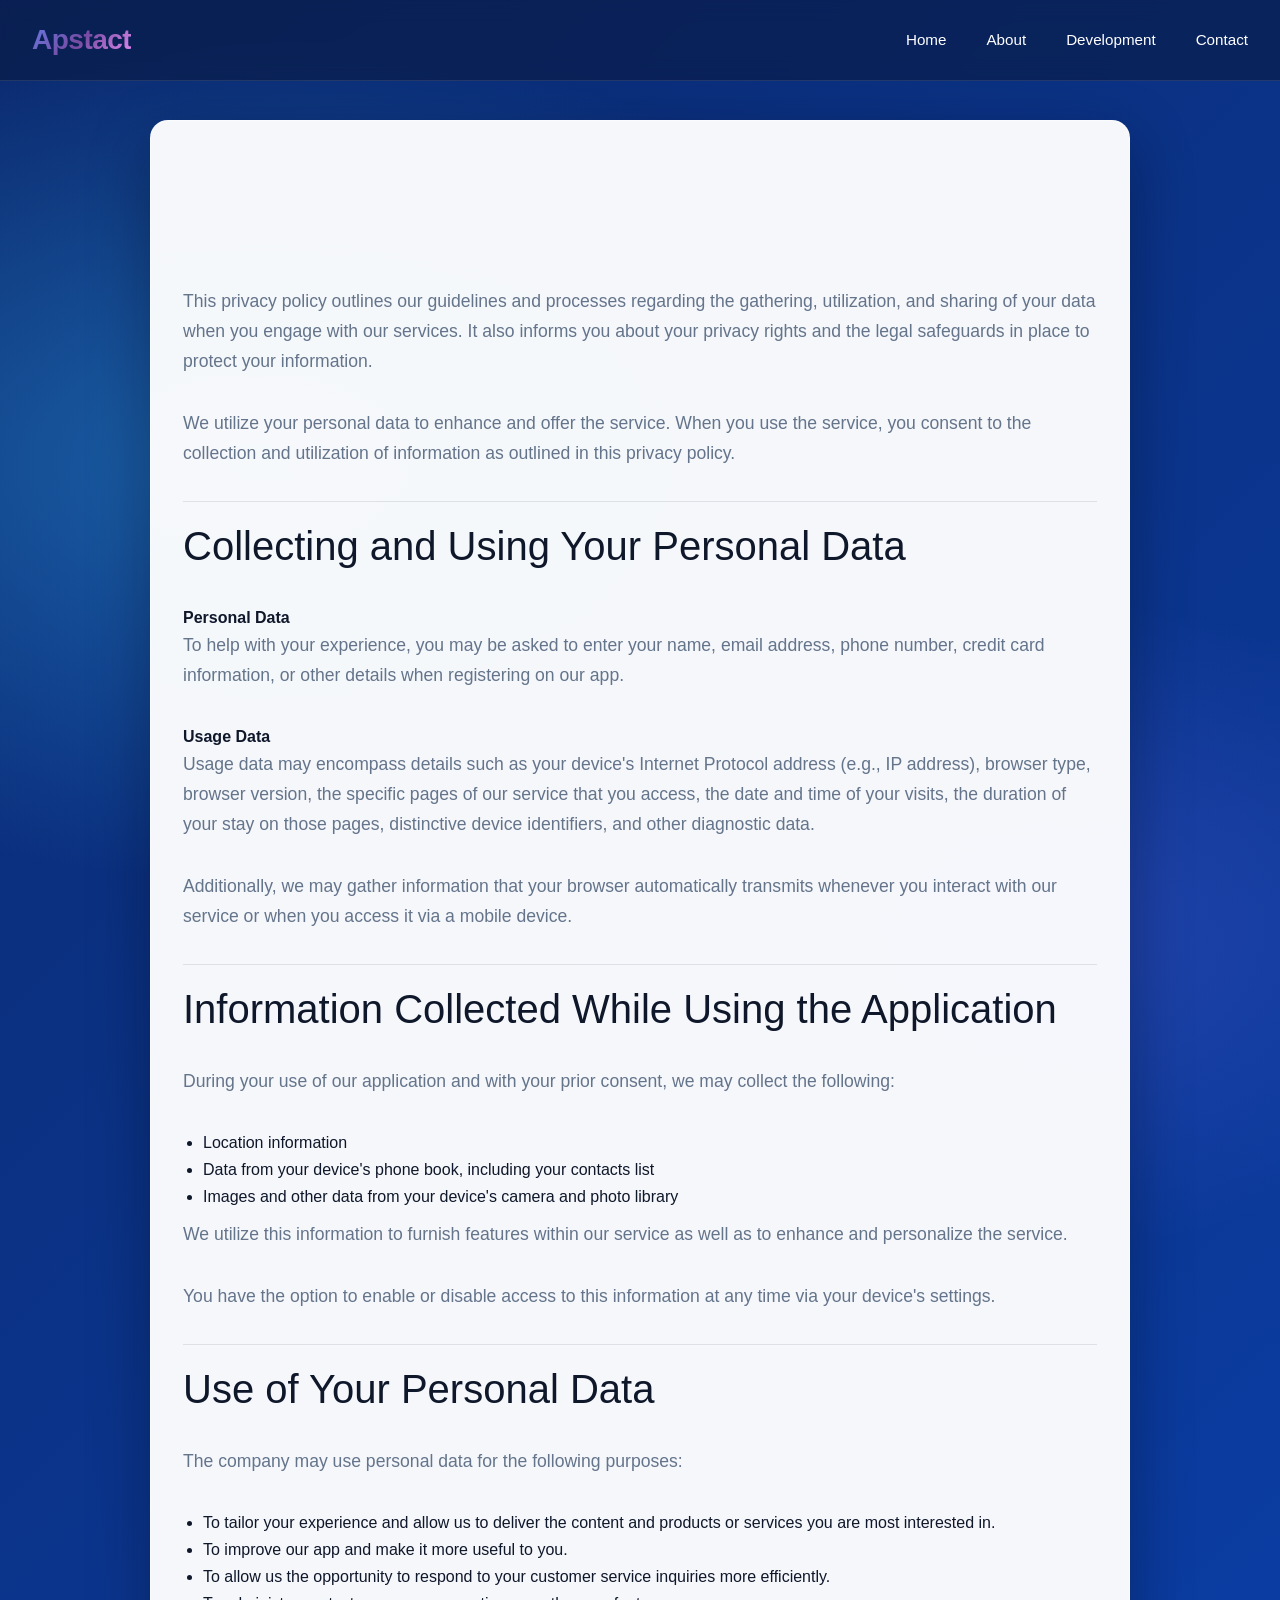
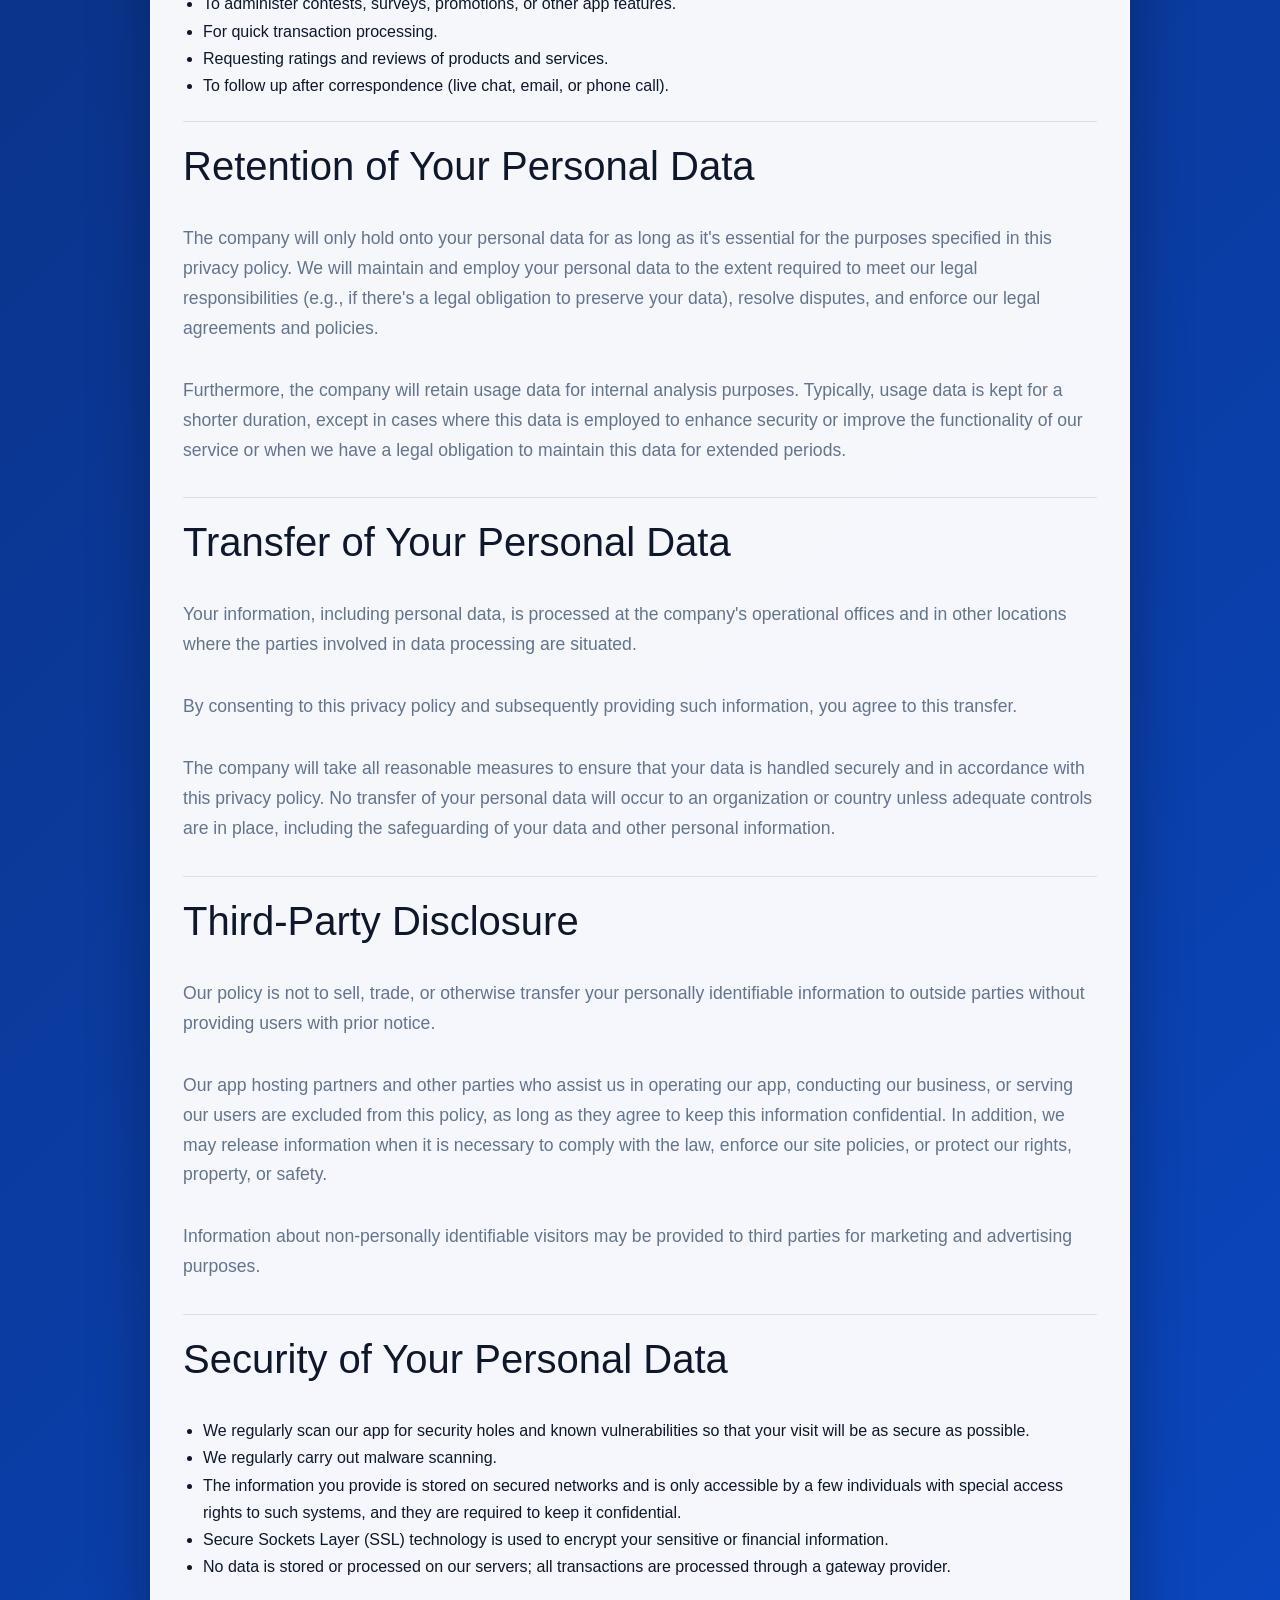
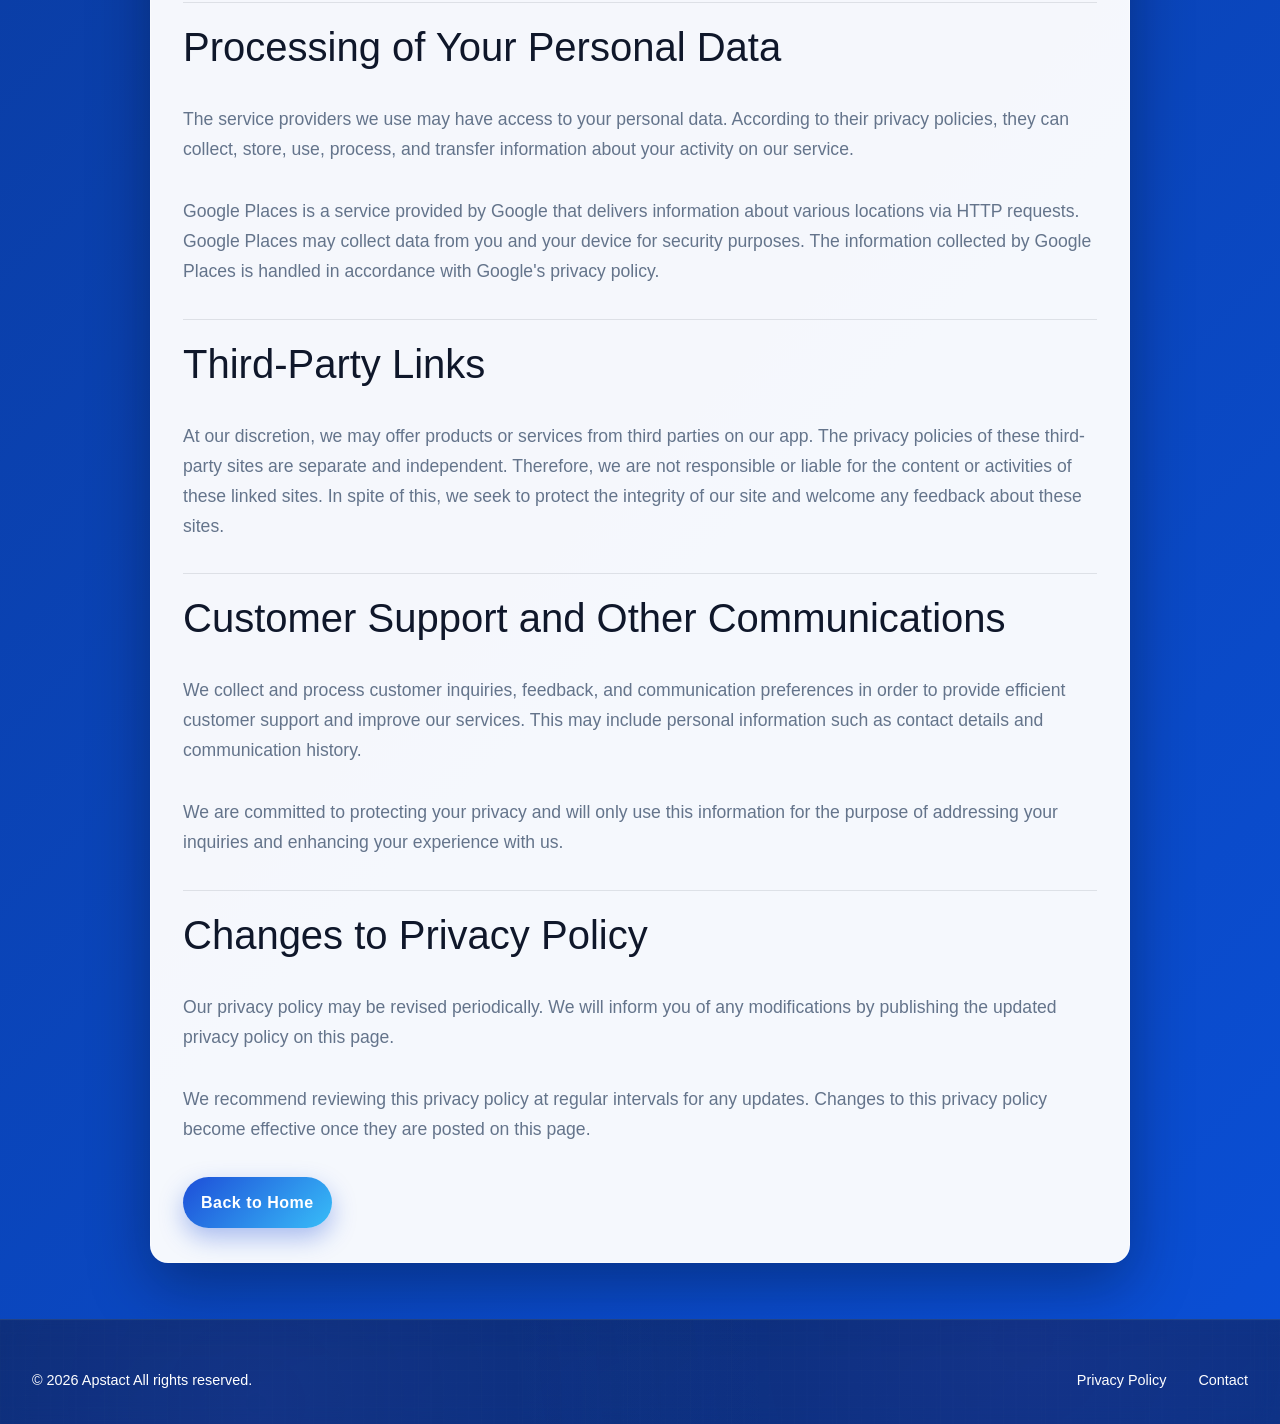
==== commit 79d5dce3: "Update privacy-policy.html" ====
--- a/privacy-policy.html
+++ b/privacy-policy.html
@@ -3,7 +3,7 @@
 <head>
     <meta charset="UTF-8">
     <meta name="viewport" content="width=device-width, initial-scale=1.0">
-    <title>Privacy Policy | Tedace</title>
+    <title>Privacy Policy | Apstact</title>
     <link href="templatemo-personal-style.css" rel="stylesheet">
     <style>
         :root{
@@ -103,7 +103,7 @@
     <!-- Navigation -->
     <nav id="navbar">
         <div class="nav-container">
-            <div class="logo">Tedace</div>
+            <div class="logo">Apstact</div>
             <ul class="nav-links">
                 <li><a href="index.html#home">Home</a></li>
                 <li><a href="index.html#about">About</a></li>
@@ -205,7 +205,7 @@
         <div class="container">
             <div class="footer-content">
                 <div class="footer-left">
-                    <p>&copy; 2026 Tedace All rights reserved.</p>
+                    <p>&copy; 2026 Apstact All rights reserved.</p>
                 </div>
                 <div class="footer-right">
                     <a href="privacy-policy.html">Privacy Policy</a>
